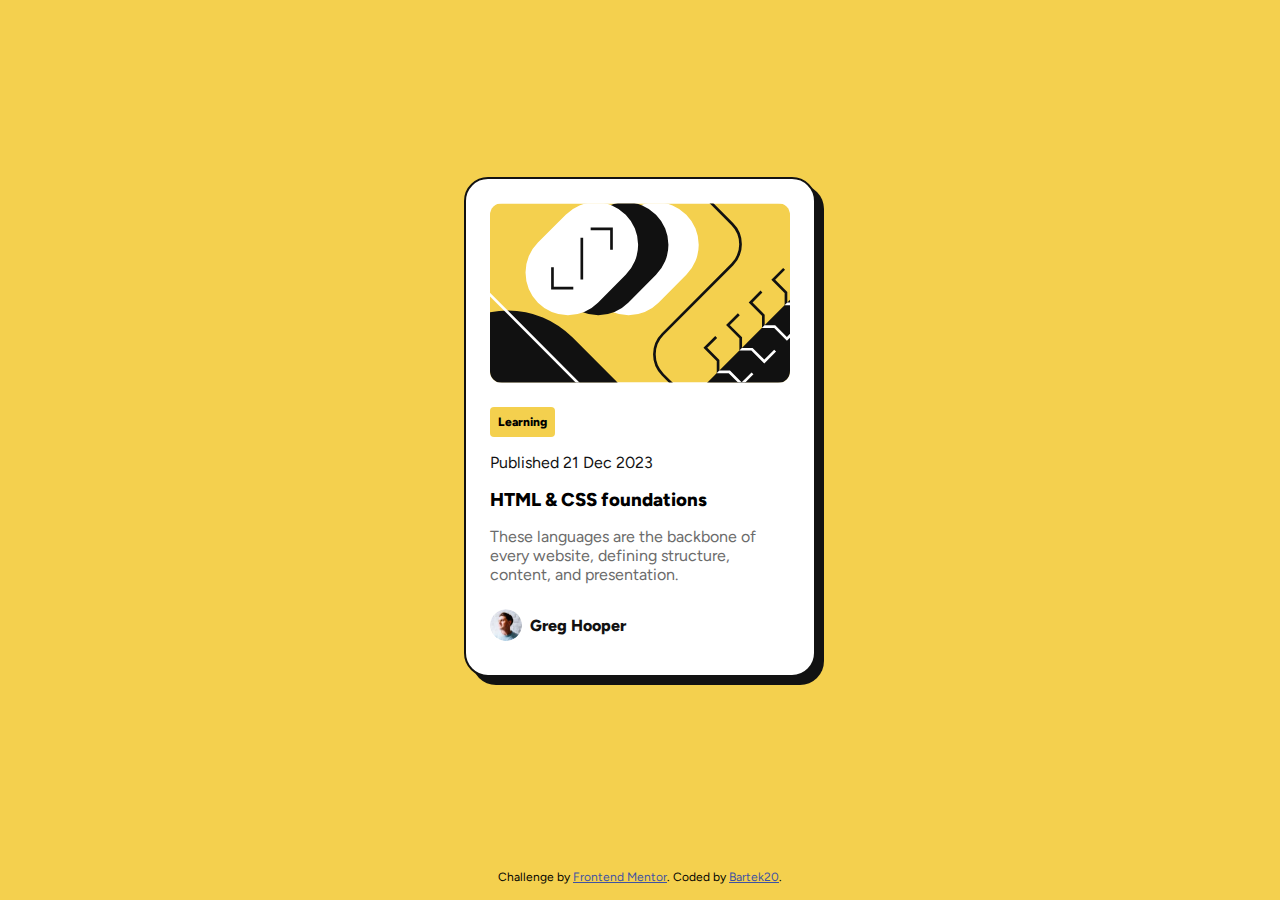
==== blog-card/index.html @ f801f947 "Add "Blog Card" Solution" ====
<!DOCTYPE html>
<html lang="en">
<head>
  <meta charset="UTF-8">
  <meta name="viewport" content="width=device-width, initial-scale=1.0"> <!-- displays site properly based on user's device -->

  <link rel="icon" type="image/png" sizes="32x32" href="./assets/images/favicon-32x32.png">
  
  <title>Frontend Mentor | Blog preview card</title>

  <link rel="stylesheet" href="./style.css">
</head>
<body>

  <main class="container">
    <img class="article-img" src="./assets/images/illustration-article.svg" alt="Article Illustration">
    <span class="tags">Learning</span>
    <p class="publish-date">Published 21 Dec 2023</p>
    <h3>HTML & CSS foundations</h3>
    <p>These languages are the backbone of every website, defining structure, content, and presentation.</p>
    <div class="creator">
      <img  class="avatar" src="./assets/images/image-avatar.webp" alt="Avatar">
      <p class="creator-name">Greg Hooper</p>
    </div>
  </main>
  
  <footer class="attribution">
    Challenge by <a href="https://www.frontendmentor.io?ref=challenge" target="_blank">Frontend Mentor</a>. 
    Coded by <a href="#">Bartek20</a>.
  </footer>
</body>
</html>
---- blog-card/style.css ----
@font-face {
  font-family: Figtree;
  src: url('./assets/fonts/Figtree-VariableFont_wght.ttf') format('truetype');
}

:root {
  --clr-yellow: hsl(47, 88%, 63%);
  --clr-white: hsl(0, 0%, 100%);
  --clr-gray-500: hsl(0, 0%, 42%);
  --clr-gray-950: hsl(0, 0%, 7%);
}

html,
body {
  min-width: 100%;
  min-height: 100%;
  height: 100%;
}

body {
  margin: 0;
  padding: 0;
  box-sizing: border-box;
  display: grid;
  justify-content: center;
  align-content: space-between;
  background-color: var(--clr-yellow);
  font-family: Figtree, sans-serif;
}

body::before {
  content: '';
}

.container {
  display: grid;
  padding: 1.5rem;
  background-color: var(--clr-white);
  margin-inline: 1.5rem;
  border-radius: 1.5rem;
  border: 2px solid var(--clr-gray-950);
  box-shadow: .5rem .5rem 0 var(--clr-gray-950);
  max-width: 300px;
}

.container .article-img {
  max-width: 100%;
  border-radius: .75rem;
  margin-bottom: 1.5rem;
}
.container .publish-date {
  color: var(--clr-gray-950)
}
.container .tags {
  background-color: var(--clr-yellow);
  padding: .5rem;
  border-radius: .25rem;
  font-weight: 800;
  width: fit-content;
  font-size: .75rem;
}

.container h3 {
  margin: 0;
  font-weight: 800;
}

.container p {
  font-size: 1rem;
  color: var(--clr-gray-500);
}

.container .creator {
  display: flex;
  align-items: center;
}

.container .avatar {
  width: 2rem;
  height: 2rem;
  border-radius: 50%;
  margin-right: .5rem;
}

.container .creator-name {
  font-weight: 800;
  color: var(--clr-gray-950);
}

/* Attribution */
.attribution {
  font-size: 12px;
  text-align: center;
  margin-inline: 1rem;
  padding: 1rem;
}

.attribution a {
  color: hsl(228, 45%, 44%);
}
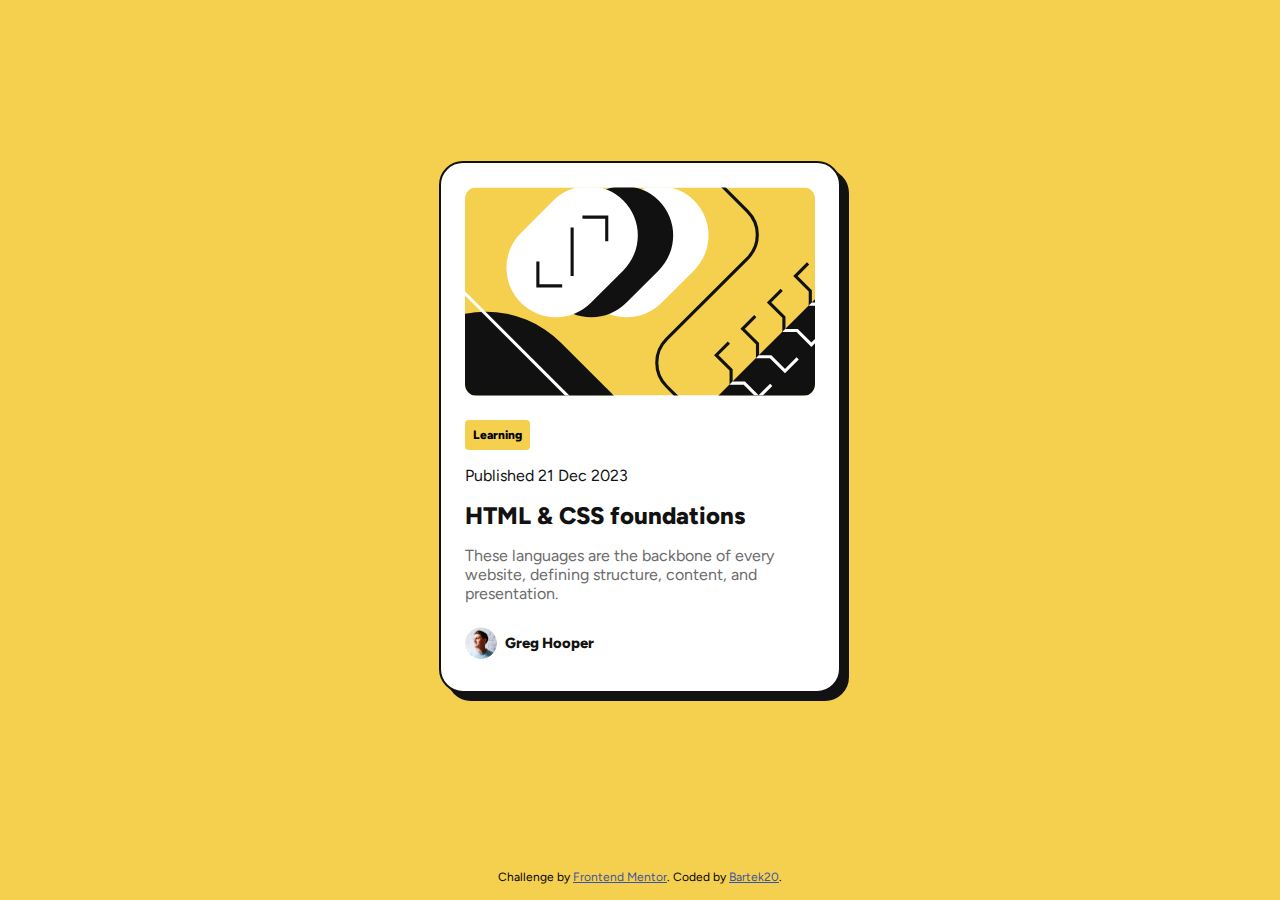
==== commit 09b5c8e8: "Update styles in Blog Card" ====
--- a/blog-card/index.html
+++ b/blog-card/index.html
@@ -16,7 +16,7 @@
     <img class="article-img" src="./assets/images/illustration-article.svg" alt="Article Illustration">
     <span class="tags">Learning</span>
     <p class="publish-date">Published 21 Dec 2023</p>
-    <h3>HTML & CSS foundations</h3>
+    <a href="#">HTML & CSS foundations</a>
     <p>These languages are the backbone of every website, defining structure, content, and presentation.</p>
     <div class="creator">
       <img  class="avatar" src="./assets/images/image-avatar.webp" alt="Avatar">
--- a/blog-card/style.css
+++ b/blog-card/style.css
@@ -40,17 +40,20 @@
   border-radius: 1.5rem;
   border: 2px solid var(--clr-gray-950);
   box-shadow: .5rem .5rem 0 var(--clr-gray-950);
-  max-width: 300px;
+  max-width: 350px;
 }
 
 .container .article-img {
   max-width: 100%;
+  width: 100%;
   border-radius: .75rem;
   margin-bottom: 1.5rem;
 }
+
 .container .publish-date {
   color: var(--clr-gray-950)
 }
+
 .container .tags {
   background-color: var(--clr-yellow);
   padding: .5rem;
@@ -60,9 +63,16 @@
   font-size: .75rem;
 }
 
-.container h3 {
+.container a {
   margin: 0;
   font-weight: 800;
+  color: var(--clr-gray-950);
+  text-decoration: none;
+  font-size: 1.5rem;
+}
+
+.container a:hover {
+  color: var(--clr-yellow);
 }
 
 .container p {
@@ -84,6 +94,7 @@
 
 .container .creator-name {
   font-weight: 800;
+  font-size: .925rem;
   color: var(--clr-gray-950);
 }
 
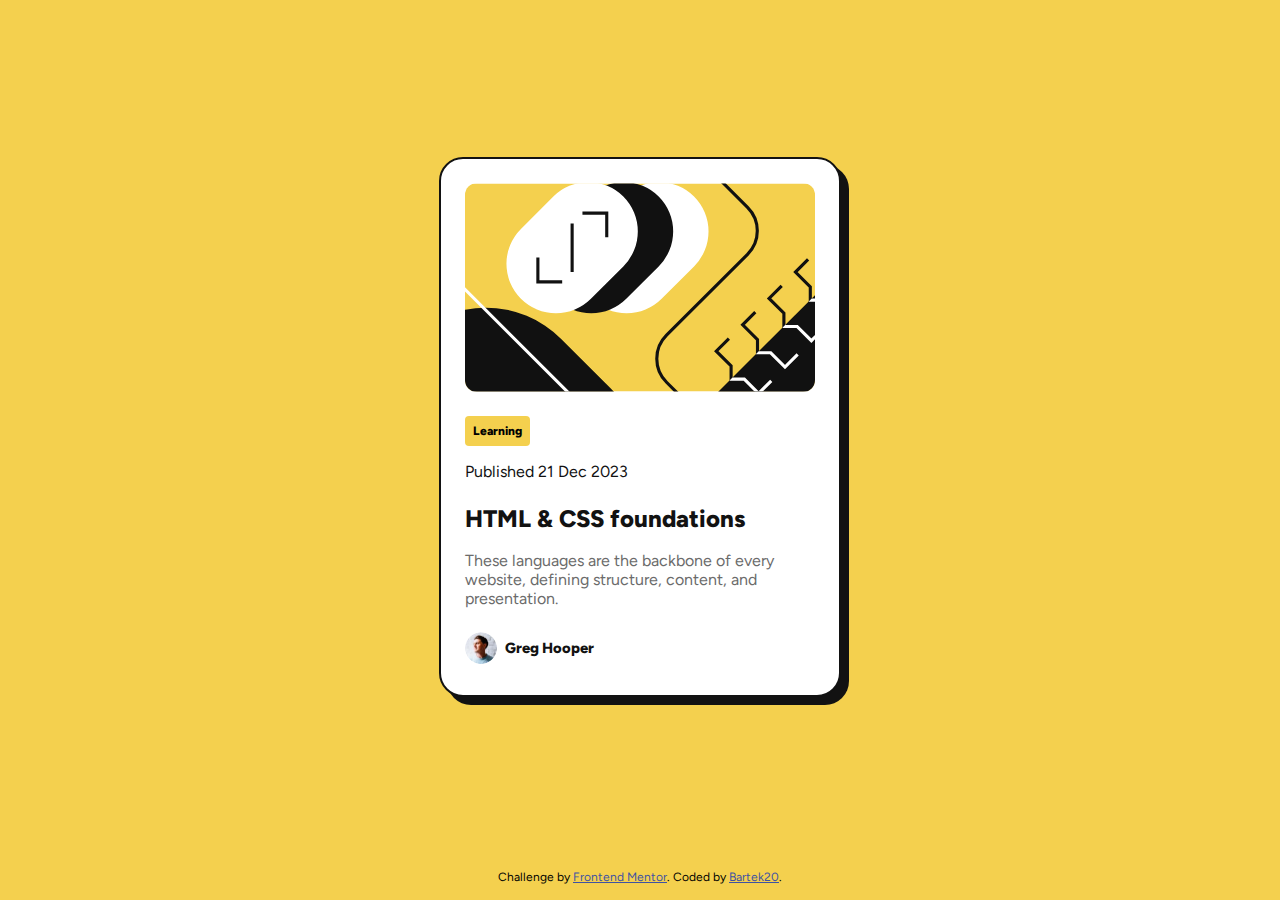
==== commit 1b704171: "Fix missing heading warning" ====
--- a/blog-card/index.html
+++ b/blog-card/index.html
@@ -16,7 +16,7 @@
     <img class="article-img" src="./assets/images/illustration-article.svg" alt="Article Illustration">
     <span class="tags">Learning</span>
     <p class="publish-date">Published 21 Dec 2023</p>
-    <a href="#">HTML & CSS foundations</a>
+    <h1><a href="#">HTML & CSS foundations</a></h1>
     <p>These languages are the backbone of every website, defining structure, content, and presentation.</p>
     <div class="creator">
       <img  class="avatar" src="./assets/images/image-avatar.webp" alt="Avatar">
--- a/blog-card/style.css
+++ b/blog-card/style.css
@@ -63,8 +63,11 @@
   font-size: .75rem;
 }
 
+.container h1 {
+  margin: 0;
+}
+
 .container a {
-  margin: 0;
   font-weight: 800;
   color: var(--clr-gray-950);
   text-decoration: none;
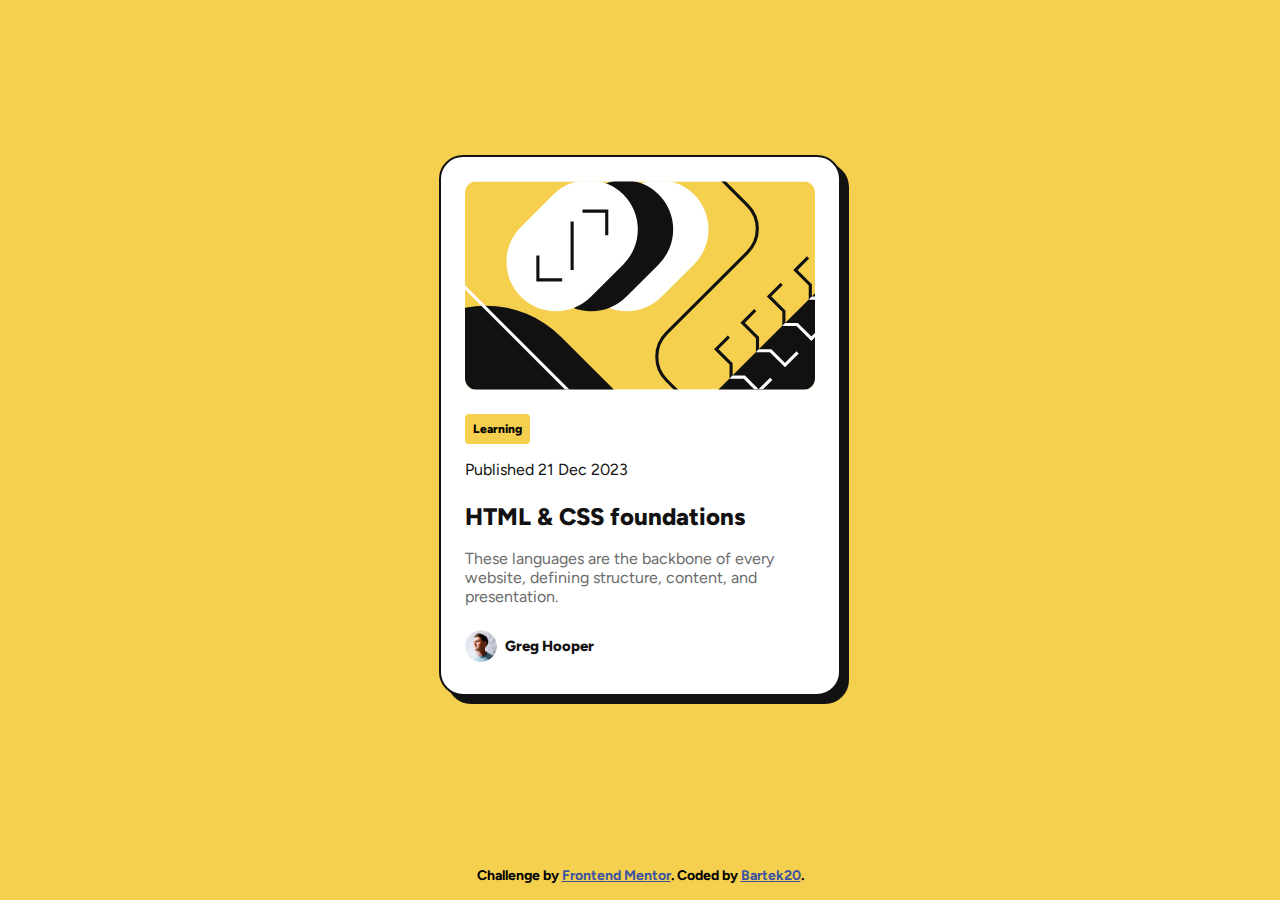
==== commit 56873573: "Add "Social Links Profile" solution, add global css to all solutions" ====
--- a/blog-card/index.html
+++ b/blog-card/index.html
@@ -8,9 +8,10 @@
   
   <title>Frontend Mentor | Blog preview card</title>
 
+  <link rel="stylesheet" href="../global.css">
   <link rel="stylesheet" href="./style.css">
 </head>
-<body>
+<body class="center-component">
 
   <main class="container">
     <img class="article-img" src="./assets/images/illustration-article.svg" alt="Article Illustration">
--- a/global.css
+++ b/global.css
@@ -0,0 +1,38 @@
+/* Reset */
+html,
+body {
+  min-width: 100%;
+  min-height: 100%;
+  height: 100%;
+}
+
+body {
+  margin: 0;
+  padding: 0;
+  box-sizing: border-box;
+}
+
+/* Center single compenent in body */
+body.center-component {
+  display: grid;
+  justify-content: center;
+  align-content: space-between;
+}
+
+body.center-component::before {
+  content: '';
+}
+
+/* Attribution */
+.attribution {
+  font-size: 14px;
+  text-align: center;
+  margin-inline: 1rem;
+  padding: 1rem;
+  font-weight: bold;
+  color: var(--clr-attribution, initial);
+}
+
+.attribution a {
+  color: hsl(228, 45%, 44%);
+}--- a/blog-card/style.css
+++ b/blog-card/style.css
@@ -10,27 +10,11 @@
   --clr-gray-950: hsl(0, 0%, 7%);
 }
 
-html,
 body {
-  min-width: 100%;
-  min-height: 100%;
-  height: 100%;
-}
-
-body {
-  margin: 0;
-  padding: 0;
-  box-sizing: border-box;
-  display: grid;
-  justify-content: center;
-  align-content: space-between;
   background-color: var(--clr-yellow);
   font-family: Figtree, sans-serif;
 }
 
-body::before {
-  content: '';
-}
 
 .container {
   display: grid;
@@ -74,7 +58,8 @@
   font-size: 1.5rem;
 }
 
-.container a:hover {
+.container a:hover,
+.container a:focus-visible {
   color: var(--clr-yellow);
 }
 
@@ -99,16 +84,4 @@
   font-weight: 800;
   font-size: .925rem;
   color: var(--clr-gray-950);
-}
-
-/* Attribution */
-.attribution {
-  font-size: 12px;
-  text-align: center;
-  margin-inline: 1rem;
-  padding: 1rem;
-}
-
-.attribution a {
-  color: hsl(228, 45%, 44%);
 }